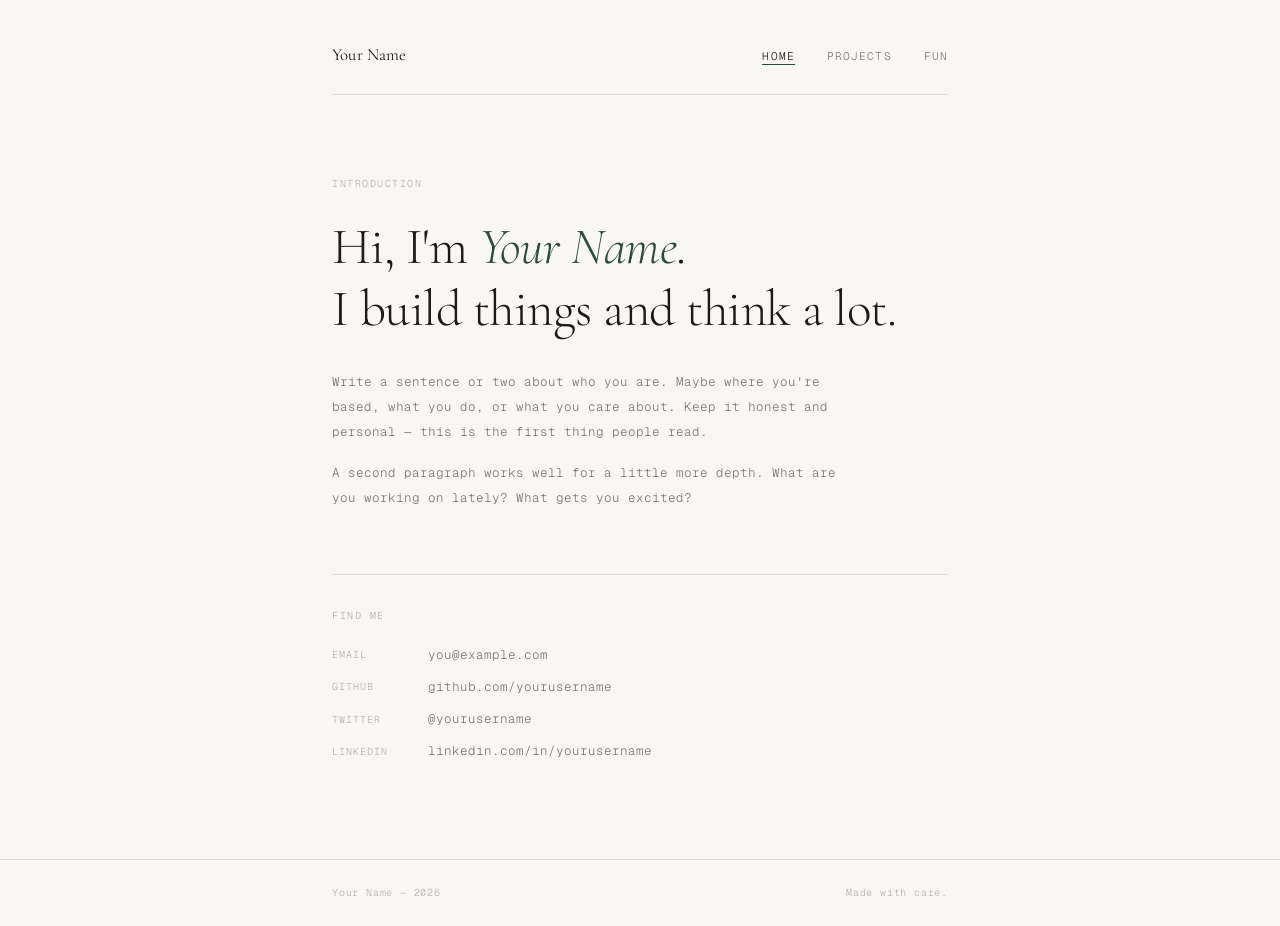
==== index.html @ 2c5661f8 "Add files via upload" ====
<!DOCTYPE html>
<html lang="en">
<head>
  <meta charset="UTF-8" />
  <meta name="viewport" content="width=device-width, initial-scale=1.0" />
  <title>Your Name</title>
  <link rel="stylesheet" href="style.css" />
</head>
<body>

  <div class="site-wrapper">
    <nav>
      <a href="index.html" class="nav-name">Your Name</a>
      <ul class="nav-links">
        <li><a href="index.html" class="active">Home</a></li>
        <li><a href="projects.html">Projects</a></li>
        <li><a href="fun.html">Fun</a></li>
      </ul>
    </nav>

    <main>
      <section class="intro">
        <p class="intro-label">Introduction</p>
        <h1 class="intro-heading">
          Hi, I'm <em>Your Name</em>.<br />
          I build things and think a lot.
        </h1>
        <div class="intro-body">
          <p>
            Write a sentence or two about who you are. Maybe where you're based,
            what you do, or what you care about. Keep it honest and personal —
            this is the first thing people read.
          </p>
          <p>
            A second paragraph works well for a little more depth. What are you
            working on lately? What gets you excited?
          </p>
        </div>
      </section>

      <section class="socials-section">
        <p class="section-label">Find me</p>
        <ul class="socials-list">
          <li>
            <span class="platform">Email</span>
            <a href="mailto:you@example.com">you@example.com</a>
          </li>
          <li>
            <span class="platform">GitHub</span>
            <a href="https://github.com/yourusername" target="_blank" rel="noopener">github.com/yourusername</a>
          </li>
          <li>
            <span class="platform">Twitter</span>
            <a href="https://twitter.com/yourusername" target="_blank" rel="noopener">@yourusername</a>
          </li>
          <li>
            <span class="platform">LinkedIn</span>
            <a href="https://linkedin.com/in/yourusername" target="_blank" rel="noopener">linkedin.com/in/yourusername</a>
          </li>
          <!-- Add or remove rows as needed -->
        </ul>
      </section>
    </main>
  </div>

  <footer>
    <div class="footer-inner">
      <span class="footer-text">Your Name — <span id="year"></span></span>
      <span class="footer-text">Made with care.</span>
    </div>
  </footer>

  <script>
    document.getElementById('year').textContent = new Date().getFullYear();
  </script>

</body>
</html>
---- style.css ----
@import url('https://fonts.googleapis.com/css2?family=Cormorant+Garamond:ital,wght@0,300;0,400;1,300&family=Geist+Mono:wght@300;400&display=swap');

*, *::before, *::after {
  box-sizing: border-box;
  margin: 0;
  padding: 0;
}

:root {
  --bg: #F9F7F4;
  --bg-subtle: #F1EEE9;
  --ink: #1C1A18;
  --ink-muted: #7A746C;
  --ink-faint: #B8B0A6;
  --accent: #2D4A3E;
  --rule: #E2DDD8;
  --max-w: 680px;
}

html {
  scroll-behavior: smooth;
}

body {
  background: var(--bg);
  color: var(--ink);
  font-family: 'Geist Mono', monospace;
  font-weight: 300;
  font-size: 13px;
  line-height: 1.8;
  min-height: 100vh;
  display: flex;
  flex-direction: column;
}

/* ── Layout ── */
.site-wrapper {
  max-width: var(--max-w);
  margin: 0 auto;
  padding: 0 2rem;
  width: 100%;
  flex: 1;
}

/* ── Nav ── */
nav {
  padding: 2.5rem 0 0;
  display: flex;
  align-items: baseline;
  justify-content: space-between;
  border-bottom: 1px solid var(--rule);
  padding-bottom: 1.5rem;
  margin-bottom: 5rem;
}

.nav-name {
  font-family: 'Cormorant Garamond', serif;
  font-size: 1.05rem;
  font-weight: 400;
  letter-spacing: 0.01em;
  color: var(--ink);
  text-decoration: none;
}

.nav-links {
  display: flex;
  gap: 2rem;
  list-style: none;
}

.nav-links a {
  font-size: 11px;
  letter-spacing: 0.1em;
  text-transform: uppercase;
  color: var(--ink-muted);
  text-decoration: none;
  transition: color 0.2s;
  position: relative;
}

.nav-links a::after {
  content: '';
  position: absolute;
  bottom: -2px;
  left: 0;
  width: 0;
  height: 1px;
  background: var(--accent);
  transition: width 0.25s ease;
}

.nav-links a:hover {
  color: var(--ink);
}

.nav-links a:hover::after,
.nav-links a.active::after {
  width: 100%;
}

.nav-links a.active {
  color: var(--ink);
}

/* ── Main ── */
main {
  padding-bottom: 6rem;
}

/* ── Home: Intro ── */
.intro {
  margin-bottom: 4rem;
}

.intro-label {
  font-size: 10px;
  letter-spacing: 0.15em;
  text-transform: uppercase;
  color: var(--ink-faint);
  margin-bottom: 1.5rem;
}

.intro-heading {
  font-family: 'Cormorant Garamond', serif;
  font-size: clamp(2.2rem, 5vw, 3.2rem);
  font-weight: 300;
  line-height: 1.2;
  letter-spacing: -0.01em;
  margin-bottom: 1.8rem;
  color: var(--ink);
}

.intro-heading em {
  font-style: italic;
  color: var(--accent);
}

.intro-body {
  color: var(--ink-muted);
  font-size: 12.5px;
  line-height: 2;
  max-width: 520px;
}

.intro-body p + p {
  margin-top: 1rem;
}

/* ── Socials ── */
.socials-section {
  margin-top: 3.5rem;
  padding-top: 2rem;
  border-top: 1px solid var(--rule);
}

.section-label {
  font-size: 10px;
  letter-spacing: 0.15em;
  text-transform: uppercase;
  color: var(--ink-faint);
  margin-bottom: 1.2rem;
}

.socials-list {
  list-style: none;
  display: flex;
  flex-direction: column;
  gap: 0.6rem;
}

.socials-list li {
  display: flex;
  align-items: center;
  gap: 1rem;
}

.socials-list .platform {
  font-size: 10px;
  letter-spacing: 0.1em;
  text-transform: uppercase;
  color: var(--ink-faint);
  width: 80px;
  flex-shrink: 0;
}

.socials-list a {
  color: var(--ink-muted);
  text-decoration: none;
  transition: color 0.2s;
  font-size: 12.5px;
}

.socials-list a:hover {
  color: var(--accent);
}

/* ── Projects ── */
.page-header {
  margin-bottom: 3.5rem;
}

.page-title {
  font-family: 'Cormorant Garamond', serif;
  font-size: clamp(1.8rem, 4vw, 2.6rem);
  font-weight: 300;
  margin-top: 0.5rem;
  letter-spacing: -0.01em;
}

.projects-list {
  display: flex;
  flex-direction: column;
}

.project-item {
  padding: 2rem 0;
  border-bottom: 1px solid var(--rule);
  display: grid;
  grid-template-columns: 1fr auto;
  gap: 1rem;
  align-start: start;
  transition: opacity 0.2s;
}

.project-item:first-child {
  border-top: 1px solid var(--rule);
}

.project-item:hover {
  opacity: 0.8;
}

.project-year {
  font-size: 10px;
  letter-spacing: 0.1em;
  color: var(--ink-faint);
  margin-bottom: 0.5rem;
}

.project-name {
  font-family: 'Cormorant Garamond', serif;
  font-size: 1.15rem;
  font-weight: 400;
  color: var(--ink);
  margin-bottom: 0.4rem;
  text-decoration: none;
  display: block;
}

.project-name:hover {
  color: var(--accent);
}

.project-desc {
  color: var(--ink-muted);
  font-size: 12px;
  line-height: 1.7;
}

.project-tags {
  display: flex;
  gap: 0.4rem;
  flex-wrap: wrap;
  margin-top: 0.8rem;
}

.tag {
  font-size: 10px;
  letter-spacing: 0.08em;
  text-transform: uppercase;
  color: var(--ink-faint);
  border: 1px solid var(--rule);
  padding: 0.15rem 0.5rem;
  border-radius: 2px;
}

.project-link {
  font-size: 11px;
  color: var(--ink-faint);
  text-decoration: none;
  letter-spacing: 0.05em;
  align-self: start;
  padding-top: 1.6rem;
  transition: color 0.2s;
  white-space: nowrap;
}

.project-link:hover {
  color: var(--accent);
}

/* ── Fun Page ── */
.fun-grid {
  display: flex;
  flex-direction: column;
  gap: 0;
}

.fun-section {
  padding: 2.2rem 0;
  border-bottom: 1px solid var(--rule);
}

.fun-section:first-child {
  border-top: 1px solid var(--rule);
}

.fun-section-label {
  font-size: 10px;
  letter-spacing: 0.15em;
  text-transform: uppercase;
  color: var(--ink-faint);
  margin-bottom: 1rem;
}

.fun-items {
  list-style: none;
  display: flex;
  flex-direction: column;
  gap: 0.4rem;
}

.fun-items li {
  color: var(--ink-muted);
  font-size: 12.5px;
  line-height: 1.7;
  display: flex;
  gap: 0.8rem;
}

.fun-items li::before {
  content: '—';
  color: var(--ink-faint);
  flex-shrink: 0;
}

.fun-items a {
  color: var(--ink-muted);
  text-decoration: underline;
  text-decoration-color: var(--rule);
  text-underline-offset: 3px;
  transition: color 0.2s, text-decoration-color 0.2s;
}

.fun-items a:hover {
  color: var(--accent);
  text-decoration-color: var(--accent);
}

/* ── Footer ── */
footer {
  border-top: 1px solid var(--rule);
  padding: 1.5rem 0;
  margin-top: auto;
}

.footer-inner {
  max-width: var(--max-w);
  margin: 0 auto;
  padding: 0 2rem;
  display: flex;
  justify-content: space-between;
  align-items: center;
}

.footer-text {
  font-size: 10px;
  letter-spacing: 0.08em;
  color: var(--ink-faint);
}

/* ── Page fade in ── */
main {
  animation: fadeUp 0.4s ease both;
}

@keyframes fadeUp {
  from { opacity: 0; transform: translateY(10px); }
  to   { opacity: 1; transform: translateY(0); }
}

/* ── Responsive ── */
@media (max-width: 480px) {
  nav {
    flex-direction: column;
    gap: 1rem;
    margin-bottom: 3rem;
  }

  .nav-links {
    gap: 1.2rem;
  }

  .project-item {
    grid-template-columns: 1fr;
  }

  .project-link {
    padding-top: 0;
  }
}
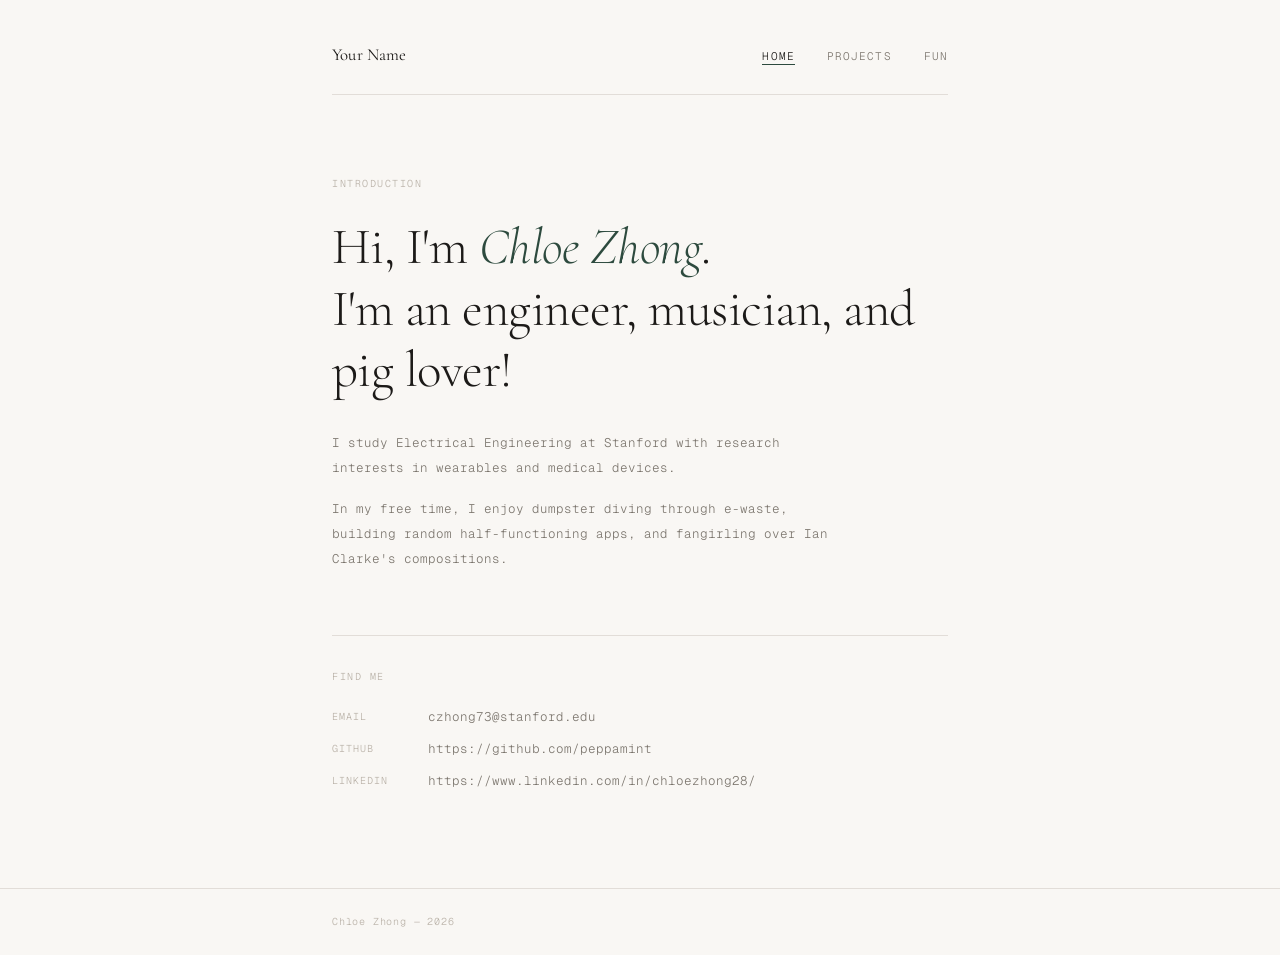
==== commit 9ff71696: "home page personalization" ====
--- a/index.html
+++ b/index.html
@@ -3,7 +3,7 @@
 <head>
   <meta charset="UTF-8" />
   <meta name="viewport" content="width=device-width, initial-scale=1.0" />
-  <title>Your Name</title>
+  <title>Chloe Zhong</title>
   <link rel="stylesheet" href="style.css" />
 </head>
 <body>
@@ -22,18 +22,15 @@
       <section class="intro">
         <p class="intro-label">Introduction</p>
         <h1 class="intro-heading">
-          Hi, I'm <em>Your Name</em>.<br />
-          I build things and think a lot.
+          Hi, I'm <em>Chloe Zhong</em>.<br />
+          I'm an engineer, musician, and pig lover!
         </h1>
         <div class="intro-body">
           <p>
-            Write a sentence or two about who you are. Maybe where you're based,
-            what you do, or what you care about. Keep it honest and personal —
-            this is the first thing people read.
+            I study Electrical Engineering at Stanford with research interests in wearables and medical devices.
           </p>
           <p>
-            A second paragraph works well for a little more depth. What are you
-            working on lately? What gets you excited?
+            In my free time, I enjoy dumpster diving through e-waste, building random half-functioning apps, and fangirling over Ian Clarke's compositions.
           </p>
         </div>
       </section>
@@ -43,21 +40,16 @@
         <ul class="socials-list">
           <li>
             <span class="platform">Email</span>
-            <a href="mailto:you@example.com">you@example.com</a>
+            <a href="czhong73@stanford.edu">czhong73@stanford.edu</a>
           </li>
           <li>
             <span class="platform">GitHub</span>
-            <a href="https://github.com/yourusername" target="_blank" rel="noopener">github.com/yourusername</a>
-          </li>
-          <li>
-            <span class="platform">Twitter</span>
-            <a href="https://twitter.com/yourusername" target="_blank" rel="noopener">@yourusername</a>
+            <a href="https://github.com/peppamint" target="_blank" rel="noopener">https://github.com/peppamint</a>
           </li>
           <li>
             <span class="platform">LinkedIn</span>
-            <a href="https://linkedin.com/in/yourusername" target="_blank" rel="noopener">linkedin.com/in/yourusername</a>
+            <a href="https://www.linkedin.com/in/chloezhong28/" target="_blank" rel="noopener">https://www.linkedin.com/in/chloezhong28/</a>
           </li>
-          <!-- Add or remove rows as needed -->
         </ul>
       </section>
     </main>
@@ -65,8 +57,7 @@
 
   <footer>
     <div class="footer-inner">
-      <span class="footer-text">Your Name — <span id="year"></span></span>
-      <span class="footer-text">Made with care.</span>
+      <span class="footer-text">Chloe Zhong — <span id="year"></span></span>
     </div>
   </footer>
 
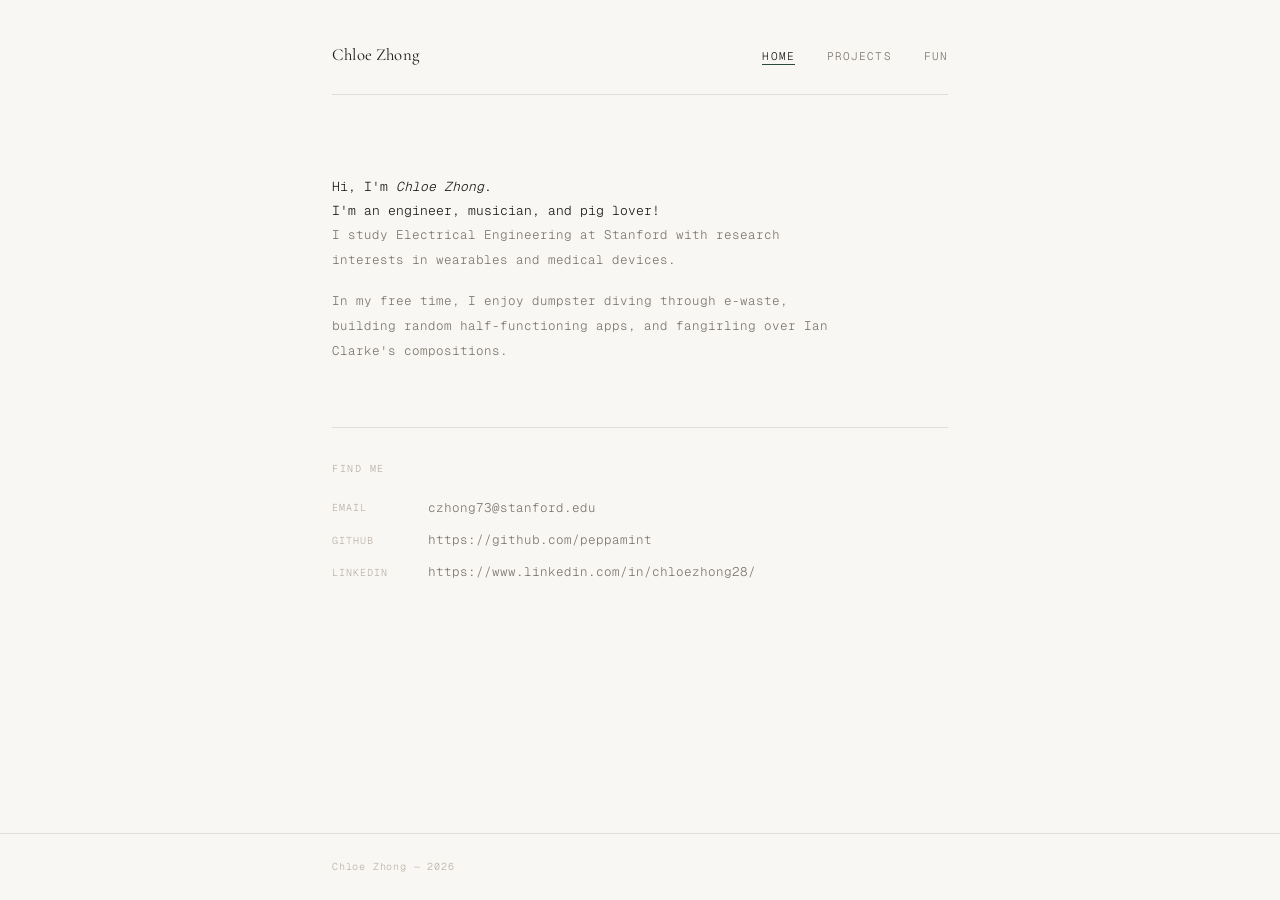
==== commit d79f98a2: "more home page tweaks" ====
--- a/index.html
+++ b/index.html
@@ -10,7 +10,7 @@
 
   <div class="site-wrapper">
     <nav>
-      <a href="index.html" class="nav-name">Your Name</a>
+      <a href="index.html" class="nav-name">Chloe Zhong</a>
       <ul class="nav-links">
         <li><a href="index.html" class="active">Home</a></li>
         <li><a href="projects.html">Projects</a></li>
@@ -20,8 +20,6 @@
 
     <main>
       <section class="intro">
-        <p class="intro-label">Introduction</p>
-        <h1 class="intro-heading">
           Hi, I'm <em>Chloe Zhong</em>.<br />
           I'm an engineer, musician, and pig lover!
         </h1>
